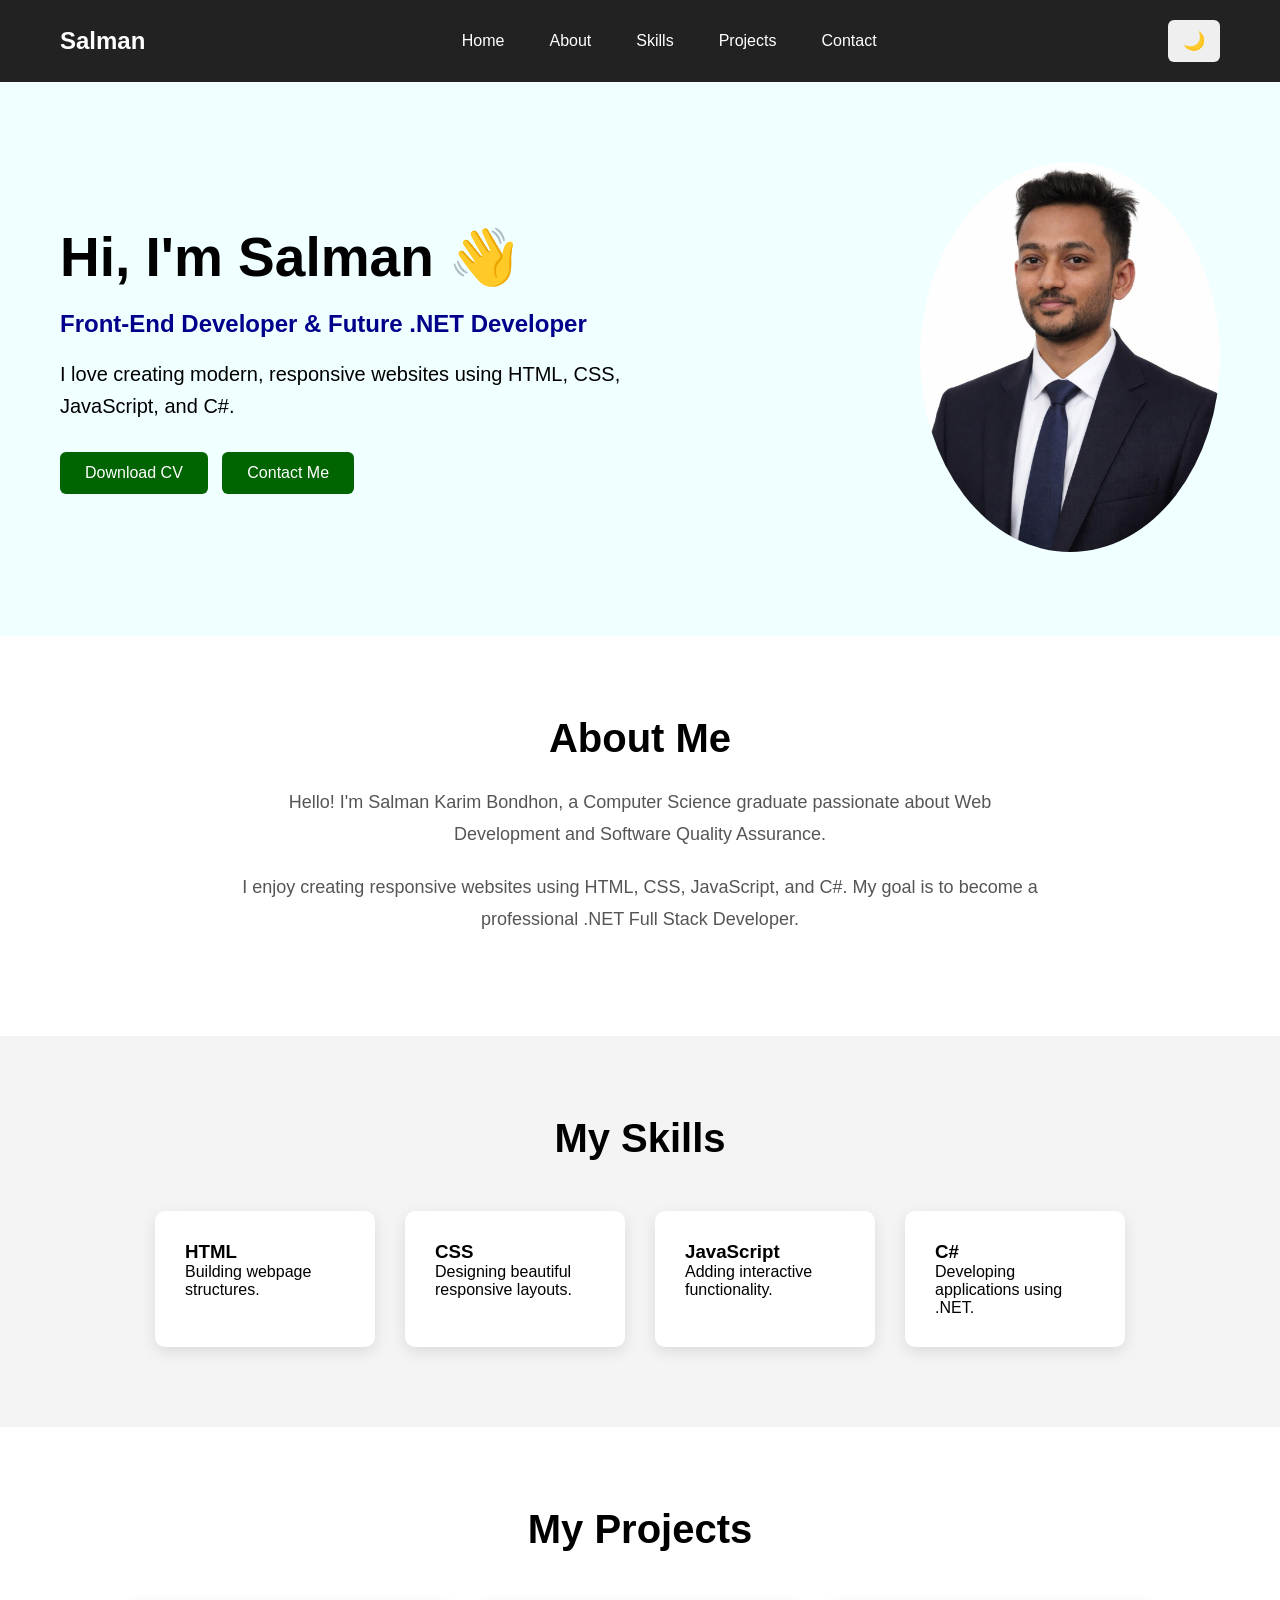
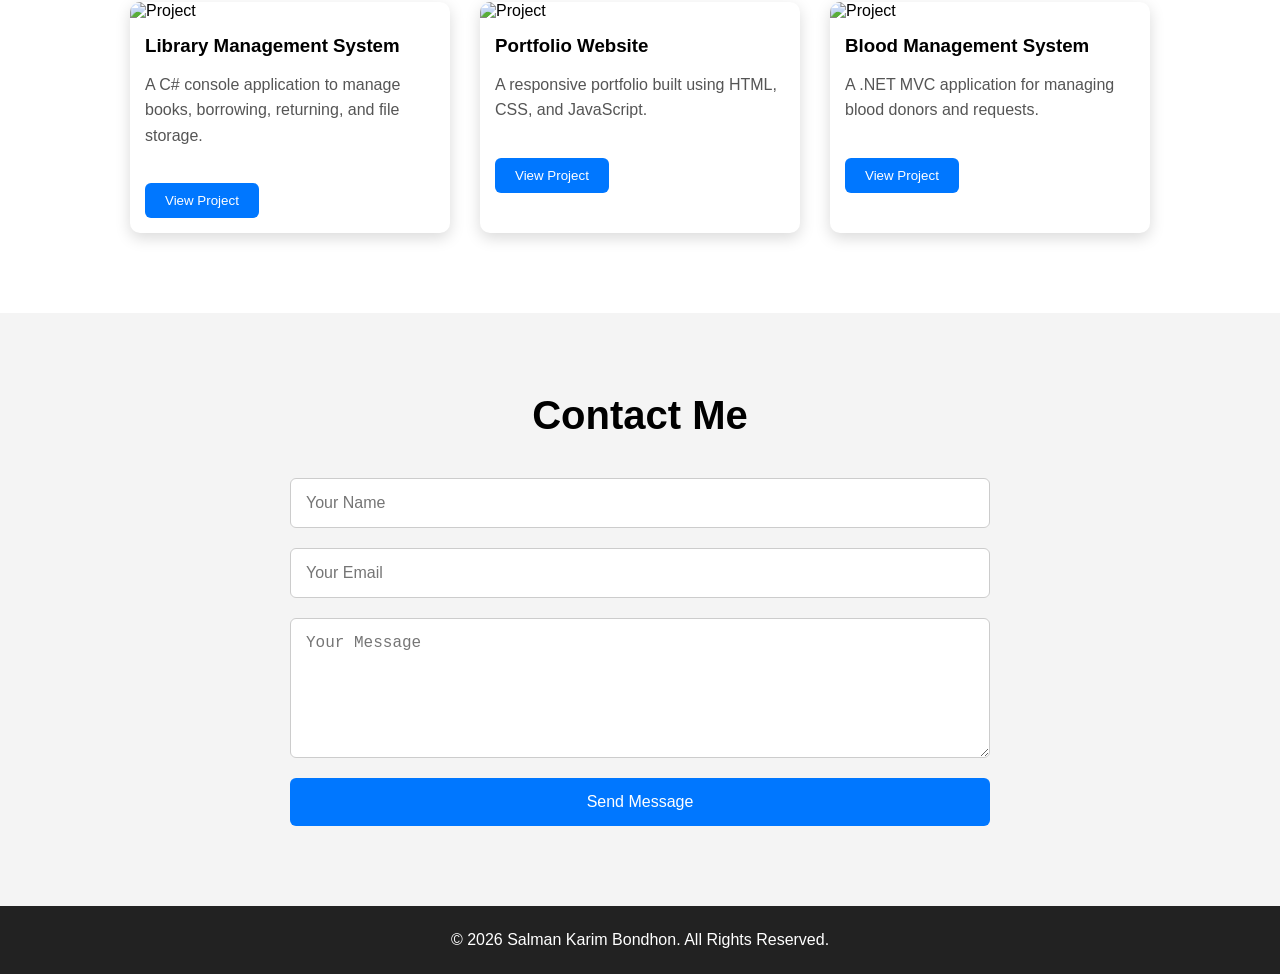
==== HtmlCSSJS/index.html @ a57f7569 "Portfolio 1st Commit" ====
<!DOCTYPE html>
<html lang="en">
<head>
    <meta charset="UTF-8">
    <meta name="viewport" content="width=device-width, initial-scale=1.0">
    <title>Salman Portfolio</title>

    <link rel="stylesheet" href="css/style.css">
</head>
<body>

   <nav>

    <h2 class="logo">Salman</h2>

    <div class="menu-toggle" id="menu-toggle">
        ☰
    </div>

    <ul id="nav-links">

        <li><a href="#home">Home</a></li>
        <li><a href="#about">About</a></li>
        <li><a href="#skills">Skills</a></li>
        <li><a href="#projects">Projects</a></li>
        <li><a href="#contact">Contact</a></li>

    </ul>

    <button id="theme-btn">🌙</button>

</nav>

    <section id="home" class="hero">

    <div class="hero-text">

        <h1>Hi, I'm Salman 👋</h1>

        <h2>Front-End Developer & Future .NET Developer</h2>

        <p>
            I love creating modern, responsive websites using
            HTML, CSS, JavaScript, and C#.
        </p>

        <button>Download CV</button>

        <button class="contact-btn">Contact Me</button>

    </div>

    <div class="hero-image">

        <img src="img/profile.jpeg" alt="Profile Picture">

    </div>

</section>



<section id="about"  class="about hidden">

    <h2>About Me</h2>

    <p>
        Hello! I'm Salman Karim Bondhon, a Computer Science graduate
        passionate about Web Development and Software Quality Assurance.
    </p>

    <p>
        I enjoy creating responsive websites using HTML, CSS,
        JavaScript, and C#. My goal is to become a professional
        .NET Full Stack Developer.
    </p>

</section>


<section id="skills" class="skills hidden">

    <h2>My Skills</h2>

    <div class="skill-container">

        <div class="skill-card">
            <h3>HTML</h3>
            <p>Building webpage structures.</p>
        </div>

        <div class="skill-card">
            <h3>CSS</h3>
            <p>Designing beautiful responsive layouts.</p>
        </div>

        <div class="skill-card">
            <h3>JavaScript</h3>
            <p>Adding interactive functionality.</p>
        </div>

        <div class="skill-card">
            <h3>C#</h3>
            <p>Developing applications using .NET.</p>
        </div>

    </div>

</section>






<section id="projects" class="projects hidden">

    <h2>My Projects</h2>

    <div class="project-container">

        <div class="project-card">

            <img src="images/project1.jpg" alt="Project">

            <h3>Library Management System</h3>

            <p>
                A C# console application to manage books,
                borrowing, returning, and file storage.
            </p>

            <button>View Project</button>

        </div>

        <div class="project-card">

            <img src="images/project2.jpg" alt="Project">

            <h3>Portfolio Website</h3>

            <p>
                A responsive portfolio built using
                HTML, CSS, and JavaScript.
            </p>

            <button>View Project</button>

        </div>

        <div class="project-card">

            <img src="images/project3.jpg" alt="Project">

            <h3>Blood Management System</h3>

            <p>
                A .NET MVC application for managing
                blood donors and requests.
            </p>

            <button>View Project</button>

        </div>

    </div>

</section>


<section id="contact" class="contact hidden">

    <h2>Contact Me</h2>

    <form>

        <input
            type="text"
            placeholder="Your Name"
            required>

        <input
            type="email"
            placeholder="Your Email"
            required>

        <textarea
            rows="6"
            placeholder="Your Message"
            required></textarea>

        <button type="submit">
            Send Message
        </button>

    </form>

</section>


<footer>

    <p>
        © 2026 Salman Karim Bondhon.
        All Rights Reserved.
    </p>

</footer>

    <button id="topBtn">⬆</button>
    <script src="js/script.js"></script>

</body>
</html>
---- HtmlCSSJS/css/style.css ----
/* Reset */

*{
    margin:0;
    padding:0;
    box-sizing:border-box;
}

html{
    scroll-behavior:smooth;
}

body{
    font-family:Arial, Helvetica, sans-serif;
}

/* Navigation */

nav{
    display:flex;
    justify-content:space-between;
    align-items:center;

    background:#222;
    color:white;

    padding:20px 60px;

    position:sticky;
    top:0;
    z-index:1000;
}

nav ul{
    display:flex;
    list-style:none;
}

nav ul li{
    margin-left:25px;
}

nav ul li a{
    color:white;
    text-decoration:none;
    padding:10px;
    transition:.3s;
}

nav ul li a:hover{

    color:#00bfff;

}


#theme-btn{

    padding:10px 15px;

    border:none;

    border-radius:6px;

    cursor:pointer;

    font-size:18px;

}


button{

    transition:.3s;

}

button:hover{

    transform:scale(1.05);

}






/* Hero Section */

.hero{

    display:flex;
    justify-content:space-between;
    align-items:center;
    background-color: azure;

    padding:80px 60px;

}

.hero-text{

    width:55%;

}

.hero-text h1{

    font-size:55px;
    margin-bottom:20px;

}

.hero-text h2{

    color:darkblue;
    margin-bottom:20px;

}

.hero-text p{

    font-size:20px;
    line-height:1.6;
    margin-bottom:30px;

}

.hero button{

    padding:12px 25px;
    font-size:16px;

    border:none;
    border-radius:6px;

    cursor:pointer;

    background:darkgreen;
    color:white;

    margin-right:10px;

    transition:1s;

}

.hero button:hover{
    background: green;
}




.contact-btn{

    background:#333;

}

.hero-image img{
    width:300px;
    height:390px;
    border-radius:50%;
    object-fit:cover;
}




/* About Section */

.about{

    padding:80px 60px;
    text-align:center;

}

.about h2{

    font-size:40px;
    margin-bottom:25px;

}

.about p{

    max-width:800px;
    margin:20px auto;

    font-size:18px;
    line-height:1.8;

    color:#555;

}



/* Skills */

.skills{

    padding:80px 60px;
    background:#f4f4f4;

}

.skills h2{

    text-align:center;
    margin-bottom:50px;
    font-size:40px;

}

.skill-container{

    display:flex;
    justify-content:center;
    gap:30px;
    flex-wrap:wrap;

}

.skill-card{

    width:220px;

    background:white;

    padding:30px;

    border-radius:10px;

    box-shadow:0 5px 15px rgba(0,0,0,.1);

    transition:.3s;

}

.skill-card:hover{

    transform:translateY(-10px);

}




/* Projects */

.projects{

    padding:80px 60px;

}

.projects h2{

    text-align:center;
    font-size:40px;
    margin-bottom:50px;

}

.project-container{

    display:flex;
    gap:30px;
    justify-content:center;
    flex-wrap:wrap;

}

.project-card{

    width:320px;

    background:white;

    border-radius:10px;

    overflow:hidden;

    box-shadow:0 5px 15px rgba(0,0,0,.15);

    transition:.3s;

}

.project-card:hover{

    transform:translateY(-10px);

}

.project-card img{

    width:100%;
    height:200px;
    object-fit:cover;

}

.project-card h3{

    padding:15px;

}

.project-card p{

    padding:0 15px 20px;
    color:#555;
    line-height:1.6;

}

.project-card button{

    margin:15px;

    padding:10px 20px;

    border:none;

    background:#0077ff;

    color:white;

    cursor:pointer;

    border-radius:6px;

}

.project-card button:hover{

    background:#0056b3;

}



/* Contact */

.contact{

    padding:80px 60px;

    background:#f4f4f4;

}

.contact h2{

    text-align:center;

    font-size:40px;

    margin-bottom:40px;

}

.contact form{

    max-width:700px;

    margin:auto;

    display:flex;

    flex-direction:column;

    gap:20px;

}

.contact input,
.contact textarea{

    padding:15px;

    font-size:16px;

    border:1px solid #ccc;

    border-radius:6px;

    outline:none;

}

.contact input:focus,
.contact textarea:focus{

    border:1px solid #0077ff;

}

.contact button{

    padding:15px;

    border:none;

    background:#0077ff;

    color:white;

    font-size:16px;

    border-radius:6px;

    cursor:pointer;

    transition:.3s;

}

.contact button:hover{

    background:#0056b3;

}


/* Footer */

footer{

    background:#222;

    color:white;

    text-align:center;

    padding:25px;

}




/* ==========================
   Responsive Design
========================== */

@media (max-width: 768px){

    nav{

        flex-direction:column;

        padding:20px;

    }

    nav ul{

        flex-direction:column;

        align-items:center;

        margin-top:20px;

    }

    nav ul li{

        margin:10px 0;

    }

    .hero{

        flex-direction:column;

        text-align:center;

        padding:50px 20px;

    }

    .hero-text{

        width:100%;

    }

    .hero-image img{

        width:220px;

        margin-top:30px;

    }

    .skills,
    .projects,
    .about,
    .contact{

        padding:50px 20px;

    }

}




body.dark{

    background:#121212;

    color:white;

}

body.dark nav{

    background:black;

}

body.dark .skills{

    background:#1b1b1b;

}

body.dark .contact{

    background:#1b1b1b;

}

body.dark .project-card,
body.dark .skill-card{

    background:#2d2d2d;

    color:white;

}

body.dark .about p,
body.dark .project-card p{

    color:#ddd;

}



.menu-toggle{

    display:none;

    font-size:30px;

    cursor:pointer;

}








@media(max-width:768px){

    nav{

        position:relative;

        padding:20px;

    }

    .menu-toggle{

        display:block;

    }

    #nav-links{

        display:none;

        flex-direction:column;

        width:100%;

        background:#222;

        position:absolute;

        top:70px;

        left:0;

        text-align:center;

        padding:20px 0;

    }

    #nav-links li{

        margin:15px 0;

    }

    #nav-links.active{

        display:flex;

    }

}



/* Scroll Animation */

.hidden{

    opacity:0;

    transform:translateY(50px);

    transition:all 1s ease;

}

.show{

    opacity:1;

    transform:translateY(0);

}


/* Back To Top Button */

#topBtn{

    position:fixed;

    bottom:30px;

    right:30px;

    width:50px;

    height:50px;

    border:none;

    border-radius:50%;

    background:#0077ff;

    color:white;

    font-size:20px;

    cursor:pointer;

    display:none;

    transition:.3s;

    z-index:1000;

}

#topBtn:hover{

    background:#0056b3;

    transform:scale(1.1);

}
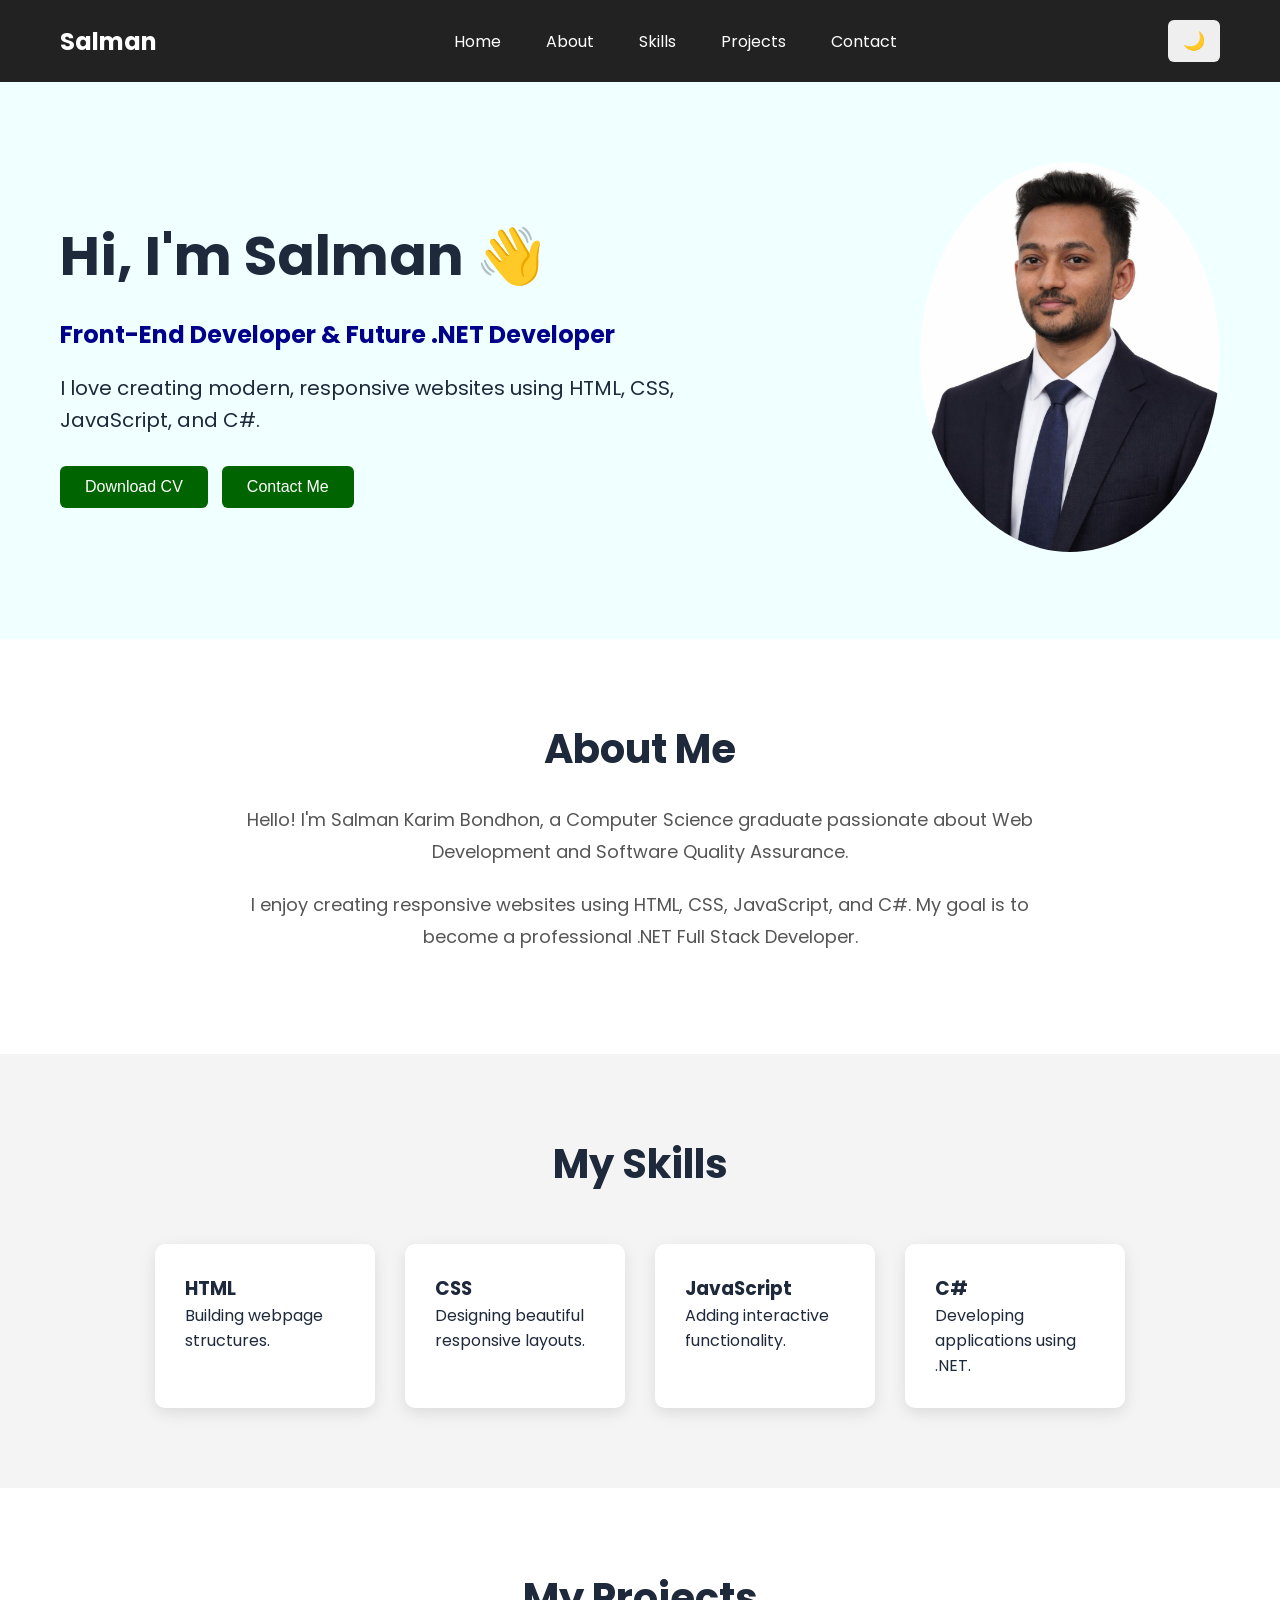
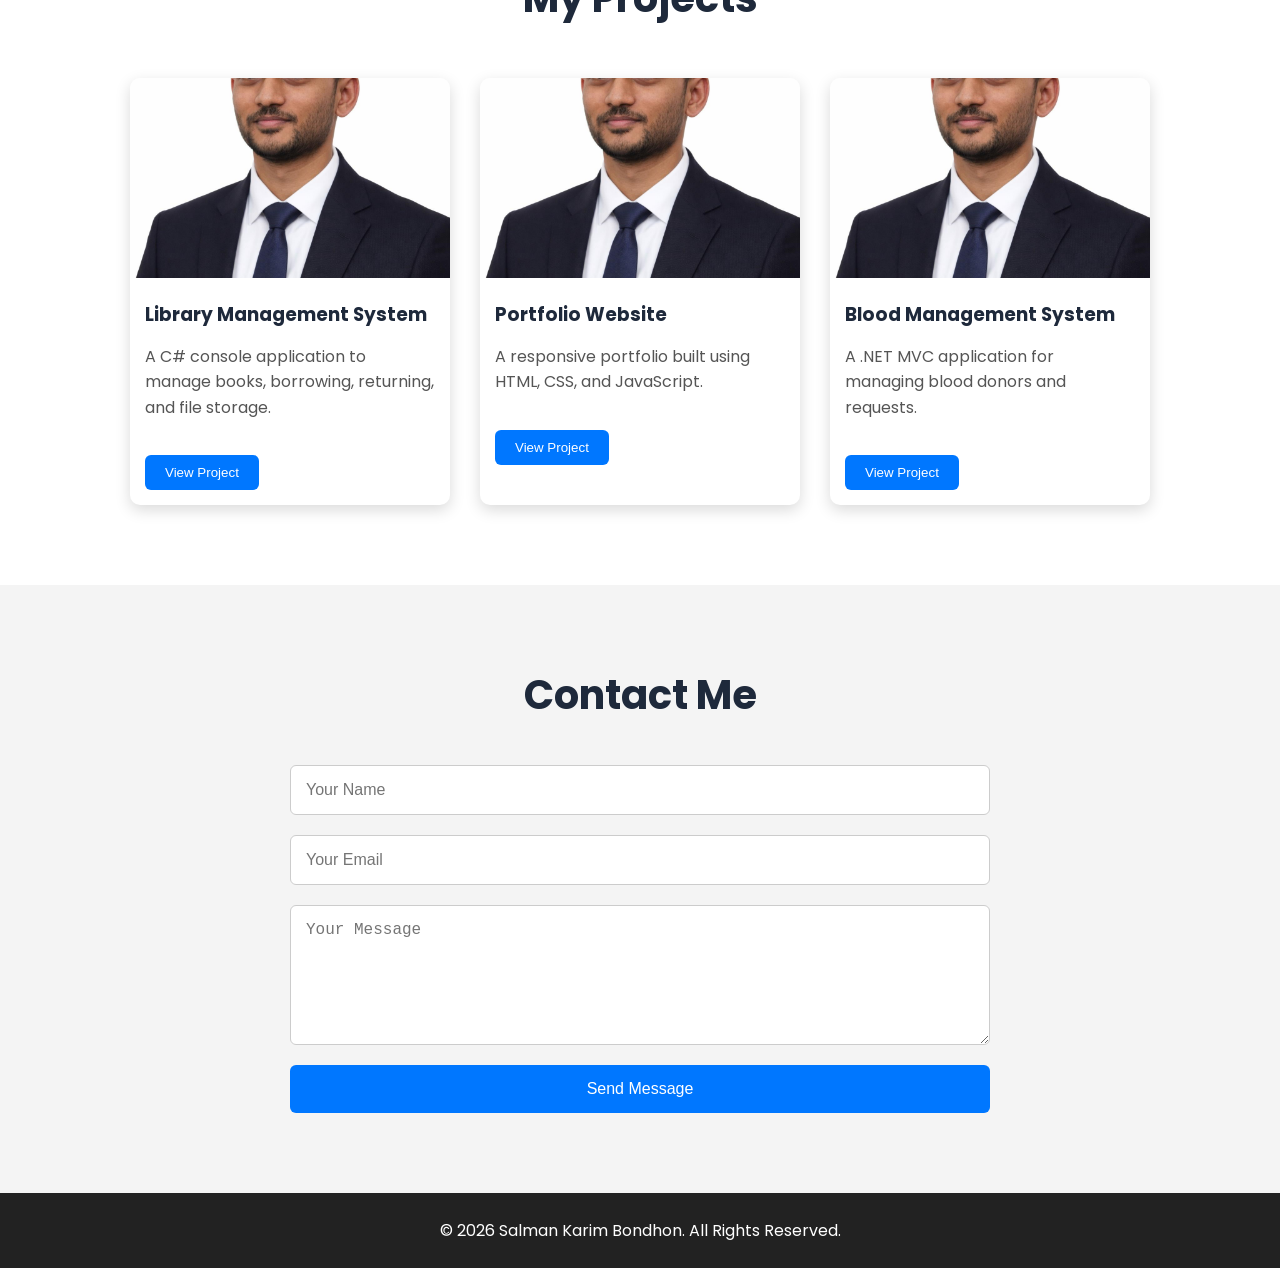
==== commit fb8bcf49: "Create hero section with responsive layout" ====
--- a/HtmlCSSJS/index.html
+++ b/HtmlCSSJS/index.html
@@ -1,12 +1,30 @@
 <!DOCTYPE html>
 <html lang="en">
+
 <head>
+
     <meta charset="UTF-8">
-    <meta name="viewport" content="width=device-width, initial-scale=1.0">
+
+    <meta name="viewport"
+          content="width=device-width, initial-scale=1.0">
+
     <title>Salman Portfolio</title>
 
-    <link rel="stylesheet" href="css/style.css">
+    <link rel="preconnect"
+          href="https://fonts.googleapis.com">
+
+    <link rel="preconnect"
+          href="https://fonts.gstatic.com"
+          crossorigin>
+
+    <link href="https://fonts.googleapis.com/css2?family=Poppins:wght@300;400;500;600;700&display=swap"
+          rel="stylesheet">
+
+    <link rel="stylesheet"
+          href="assets/css/style.css">
+
 </head>
+
 <body>
 
    <nav>
@@ -52,7 +70,7 @@
 
     <div class="hero-image">
 
-        <img src="img/profile.jpeg" alt="Profile Picture">
+        <img src="assets/img/profile.jpeg" alt="Profile Picture">
 
     </div>
 
@@ -121,7 +139,7 @@
 
         <div class="project-card">
 
-            <img src="images/project1.jpg" alt="Project">
+            <img src="assets/img/profile.jpeg" alt="Project">
 
             <h3>Library Management System</h3>
 
@@ -136,7 +154,7 @@
 
         <div class="project-card">
 
-            <img src="images/project2.jpg" alt="Project">
+            <img src="assets/img/profile.jpeg" alt="Project">
 
             <h3>Portfolio Website</h3>
 
@@ -151,7 +169,7 @@
 
         <div class="project-card">
 
-            <img src="images/project3.jpg" alt="Project">
+            <img src="assets/img/profile.jpeg" alt="Project">
 
             <h3>Blood Management System</h3>
 
@@ -209,7 +227,7 @@
 </footer>
 
     <button id="topBtn">⬆</button>
-    <script src="js/script.js"></script>
+    <script src="assets/js/script.js"></script>
 
 </body>
 </html>
--- a/HtmlCSSJS/assets/css/style.css
+++ b/HtmlCSSJS/assets/css/style.css
@@ -0,0 +1,701 @@
+/* Reset */
+
+*{
+    margin:0;
+    padding:0;
+
+    box-sizing:border-box;
+}
+
+html{
+    scroll-behavior:smooth;
+}
+
+body{
+
+      font-family:'Poppins',sans-serif;
+
+    background:#ffffff;
+
+    color:#1e293b;
+
+
+    /*font-family:Arial, Helvetica, sans-serif;*/
+}
+
+/* Navigation */
+
+nav{
+    display:flex;
+    justify-content:space-between;
+    align-items:center;
+
+    background:#222;
+    color:white;
+
+    padding:20px 60px;
+
+    position:sticky;
+    top:0;
+    z-index:1000;
+}
+
+nav ul{
+    display:flex;
+    list-style:none;
+}
+
+nav ul li{
+    margin-left:25px;
+}
+
+nav ul li a{
+    color:white;
+    text-decoration:none;
+    padding:10px;
+    transition:.3s;
+}
+
+nav ul li a:hover{
+
+    color:#00bfff;
+
+}
+
+
+#theme-btn{
+
+    padding:10px 15px;
+
+    border:none;
+
+    border-radius:6px;
+
+    cursor:pointer;
+
+    font-size:18px;
+
+}
+
+
+button{
+
+    transition:.3s;
+
+}
+
+button:hover{
+
+    transform:scale(1.05);
+
+}
+
+
+
+
+
+
+/* Hero Section */
+
+.hero{
+
+    display:flex;
+    justify-content:space-between;
+    align-items:center;
+    background-color: azure;
+
+    padding:80px 60px;
+
+}
+
+.hero-text{
+
+    width:55%;
+
+}
+
+.hero-text h1{
+
+    font-size:55px;
+    margin-bottom:20px;
+
+}
+
+.hero-text h2{
+
+    color:darkblue;
+    margin-bottom:20px;
+
+}
+
+.hero-text p{
+
+    font-size:20px;
+    line-height:1.6;
+    margin-bottom:30px;
+
+}
+
+.hero button{
+
+    padding:12px 25px;
+    font-size:16px;
+
+    border:none;
+    border-radius:6px;
+
+    cursor:pointer;
+
+    background:darkgreen;
+    color:white;
+
+    margin-right:10px;
+
+    transition:1s;
+
+}
+
+.hero button:hover{
+    background: green;
+}
+
+
+
+
+.contact-btn{
+
+    background:#333;
+
+}
+
+.hero-image img{
+    width:300px;
+    height:390px;
+    border-radius:50%;
+    object-fit:cover;
+}
+
+
+
+
+/* About Section */
+
+.about{
+
+    padding:80px 60px;
+    text-align:center;
+
+}
+
+.about h2{
+
+    font-size:40px;
+    margin-bottom:25px;
+
+}
+
+.about p{
+
+    max-width:800px;
+    margin:20px auto;
+
+    font-size:18px;
+    line-height:1.8;
+
+    color:#555;
+
+}
+
+
+
+/* Skills */
+
+.skills{
+
+    padding:80px 60px;
+    background:#f4f4f4;
+
+}
+
+.skills h2{
+
+    text-align:center;
+    margin-bottom:50px;
+    font-size:40px;
+
+}
+
+.skill-container{
+
+    display:flex;
+    justify-content:center;
+    gap:30px;
+    flex-wrap:wrap;
+
+}
+
+.skill-card{
+
+    width:220px;
+
+    background:white;
+
+    padding:30px;
+
+    border-radius:10px;
+
+    box-shadow:0 5px 15px rgba(0,0,0,.1);
+
+    transition:.3s;
+
+}
+
+.skill-card:hover{
+
+    transform:translateY(-10px);
+
+}
+
+
+
+
+/* Projects */
+
+.projects{
+
+    padding:80px 60px;
+
+}
+
+.projects h2{
+
+    text-align:center;
+    font-size:40px;
+    margin-bottom:50px;
+
+}
+
+.project-container{
+
+    display:flex;
+    gap:30px;
+    justify-content:center;
+    flex-wrap:wrap;
+
+}
+
+.project-card{
+
+    width:320px;
+
+    background:white;
+
+    border-radius:10px;
+
+    overflow:hidden;
+
+    box-shadow:0 5px 15px rgba(0,0,0,.15);
+
+    transition:.3s;
+
+}
+
+.project-card:hover{
+
+    transform:translateY(-10px);
+
+}
+
+.project-card img{
+
+    width:100%;
+    height:200px;
+    object-fit:cover;
+
+}
+
+.project-card h3{
+
+    padding:15px;
+
+}
+
+.project-card p{
+
+    padding:0 15px 20px;
+    color:#555;
+    line-height:1.6;
+
+}
+
+.project-card button{
+
+    margin:15px;
+
+    padding:10px 20px;
+
+    border:none;
+
+    background:#0077ff;
+
+    color:white;
+
+    cursor:pointer;
+
+    border-radius:6px;
+
+}
+
+.project-card button:hover{
+
+    background:#0056b3;
+
+}
+
+
+
+/* Contact */
+
+.contact{
+
+    padding:80px 60px;
+
+    background:#f4f4f4;
+
+}
+
+.contact h2{
+
+    text-align:center;
+
+    font-size:40px;
+
+    margin-bottom:40px;
+
+}
+
+.contact form{
+
+    max-width:700px;
+
+    margin:auto;
+
+    display:flex;
+
+    flex-direction:column;
+
+    gap:20px;
+
+}
+
+.contact input,
+.contact textarea{
+
+    padding:15px;
+
+    font-size:16px;
+
+    border:1px solid #ccc;
+
+    border-radius:6px;
+
+    outline:none;
+
+}
+
+.contact input:focus,
+.contact textarea:focus{
+
+    border:1px solid #0077ff;
+
+}
+
+.contact button{
+
+    padding:15px;
+
+    border:none;
+
+    background:#0077ff;
+
+    color:white;
+
+    font-size:16px;
+
+    border-radius:6px;
+
+    cursor:pointer;
+
+    transition:.3s;
+
+}
+
+.contact button:hover{
+
+    background:#0056b3;
+
+}
+
+
+/* Footer */
+
+footer{
+
+    background:#222;
+
+    color:white;
+
+    text-align:center;
+
+    padding:25px;
+
+}
+
+
+
+
+/* ==========================
+   Responsive Design
+========================== */
+
+@media (max-width: 768px){
+
+    nav{
+
+        flex-direction:column;
+
+        padding:20px;
+
+    }
+
+    nav ul{
+
+        flex-direction:column;
+
+        align-items:center;
+
+        margin-top:20px;
+
+    }
+
+    nav ul li{
+
+        margin:10px 0;
+
+    }
+
+    .hero{
+
+        flex-direction:column;
+
+        text-align:center;
+
+        padding:50px 20px;
+
+    }
+
+    .hero-text{
+
+        width:100%;
+
+    }
+
+    .hero-image img{
+
+        width:220px;
+
+        margin-top:30px;
+
+    }
+
+    .skills,
+    .projects,
+    .about,
+    .contact{
+
+        padding:50px 20px;
+
+    }
+
+}
+
+
+
+
+body.dark{
+
+    background:#121212;
+
+    color:white;
+
+}
+
+body.dark nav{
+
+    background:black;
+
+}
+
+body.dark .skills{
+
+    background:#1b1b1b;
+
+}
+
+body.dark .contact{
+
+    background:#1b1b1b;
+
+}
+
+body.dark .project-card,
+body.dark .skill-card{
+
+    background:#2d2d2d;
+
+    color:white;
+
+}
+
+body.dark .about p,
+body.dark .project-card p{
+
+    color:#ddd;
+
+}
+
+
+
+.menu-toggle{
+
+    display:none;
+
+    font-size:30px;
+
+    cursor:pointer;
+
+}
+
+
+
+
+
+
+
+
+@media(max-width:768px){
+
+    nav{
+
+        position:relative;
+
+        padding:20px;
+
+    }
+
+    .menu-toggle{
+
+        display:block;
+
+    }
+
+    #nav-links{
+
+        display:none;
+
+        flex-direction:column;
+
+        width:100%;
+
+        background:#222;
+
+        position:absolute;
+
+        top:70px;
+
+        left:0;
+
+        text-align:center;
+
+        padding:20px 0;
+
+    }
+
+    #nav-links li{
+
+        margin:15px 0;
+
+    }
+
+    #nav-links.active{
+
+        display:flex;
+
+    }
+
+}
+
+
+
+/* Scroll Animation */
+
+.hidden{
+
+    opacity:0;
+
+    transform:translateY(50px);
+
+    transition:all 1s ease;
+
+}
+
+.show{
+
+    opacity:1;
+
+    transform:translateY(0);
+
+}
+
+
+/* Back To Top Button */
+
+#topBtn{
+
+    position:fixed;
+
+    bottom:30px;
+
+    right:30px;
+
+    width:50px;
+
+    height:50px;
+
+    border:none;
+
+    border-radius:50%;
+
+    background:#0077ff;
+
+    color:white;
+
+    font-size:20px;
+
+    cursor:pointer;
+
+    display:none;
+
+    transition:.3s;
+
+    z-index:1000;
+
+}
+
+#topBtn:hover{
+
+    background:#0056b3;
+
+    transform:scale(1.1);
+
+}
